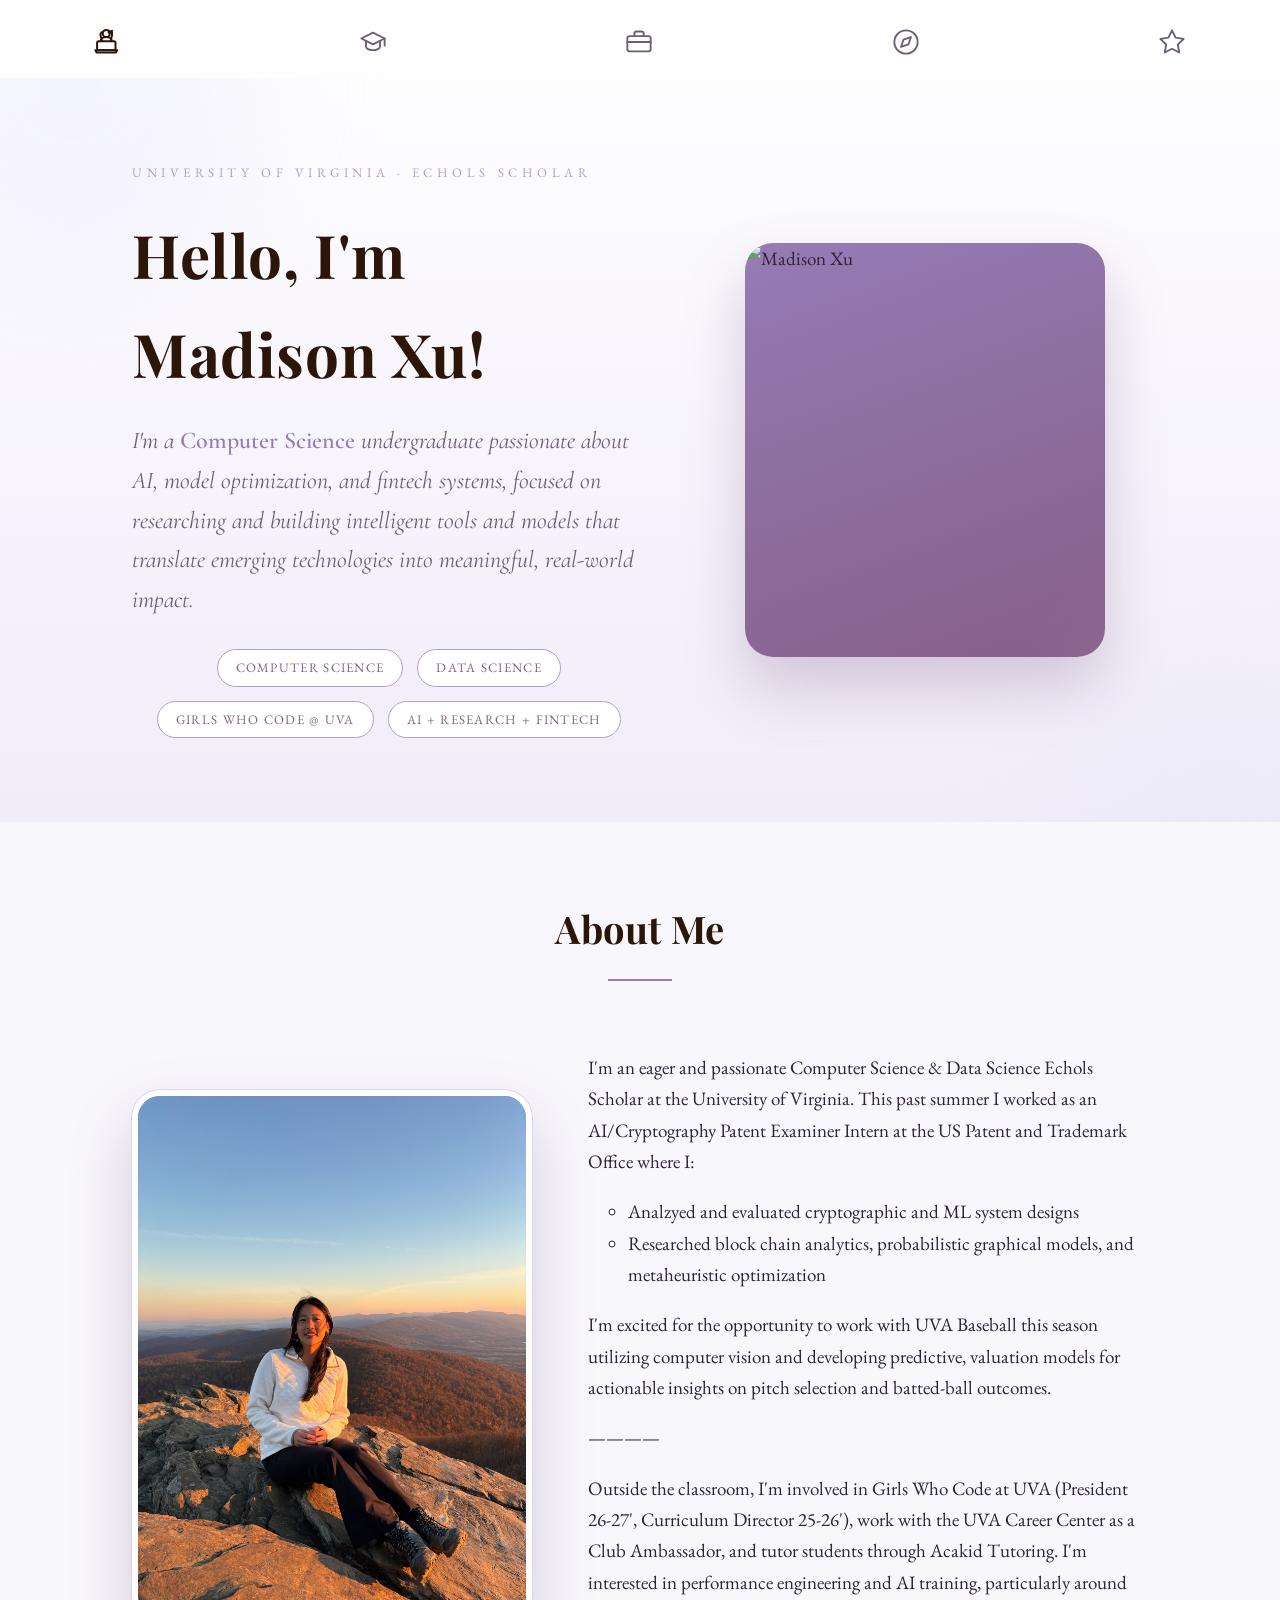
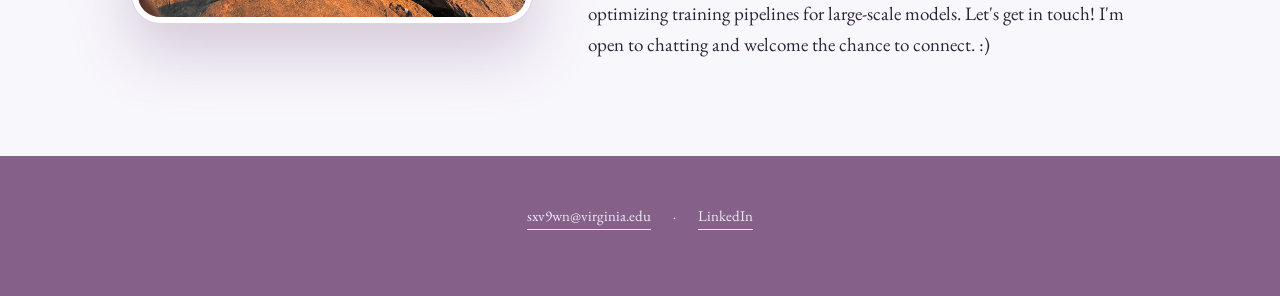
==== madison-portfolio/index.html @ 17da1525 "public access" ====
<!DOCTYPE html>
<html lang="en">
<head>
<meta charset="UTF-8" />
<meta name="viewport" content="width=device-width, initial-scale=1.0" />
<title>Madison Xu</title>
<link rel="preconnect" href="https://fonts.googleapis.com">
<link href="https://fonts.googleapis.com/css2?family=Playfair+Display:ital,wght@0,600;0,700;1,600&family=Cormorant+Garamond:ital,wght@0,500;1,500&family=EB+Garamond:ital,wght@0,400;0,600;1,400&display=swap" rel="stylesheet">
<link rel="stylesheet" href="styles.css" />
</head>
<body>

<nav class="site-nav">
  <div class="nav-pill">
    <a href="index.html" class="brand-mark" aria-label="Madison Xu — Home"><svg viewBox="0 0 24 24" fill="none" stroke="currentColor" stroke-width="1.4" stroke-linecap="round" stroke-linejoin="round"><path d="M14.2 4.8c1.1.5 1.6 1.6 1.3 2.8-.3 1.2-.7 2.3-.9 3.4"/><path d="M8.8 4.8c-1.1.5-1.6 1.6-1.3 2.8.3 1.2.7 2.3.9 3.4"/><path d="M13.2 4.1 14.4 4.7 13.2 5.3"/><path d="M15.6 4.1 14.4 4.7 15.6 5.3"/><circle cx="11.5" cy="6" r="2.5"/><path d="M7.5 11.5c0-1.8 1.8-3 4-3s4 1.2 4 3"/><rect x="5" y="11.5" width="13" height="6.3" rx="1.1"/><path d="M3.8 17.8h15.4l-1 1.7H4.8z"/></svg></a>
    <div class="nav-links">
      <a href="education.html" aria-label="Education"><svg class="nav-icon" viewBox="0 0 24 24" fill="none" stroke="currentColor" stroke-width="1.6" stroke-linecap="round" stroke-linejoin="round"><path d="M2 9l10-5 10 5-10 5-10-5Z"/><path d="M6 11v5c0 1.5 2.7 3 6 3s6-1.5 6-3v-5"/><path d="M22 9v6"/></svg></a>
      <a href="projects.html" aria-label="Projects"><svg class="nav-icon" viewBox="0 0 24 24" fill="none" stroke="currentColor" stroke-width="1.6" stroke-linecap="round" stroke-linejoin="round"><rect x="2" y="7" width="20" height="13" rx="2"/><path d="M8 7V5a2 2 0 0 1 2-2h4a2 2 0 0 1 2 2v2"/><path d="M2 12h20"/></svg></a>
      <a href="experience.html" aria-label="Experience"><svg class="nav-icon" viewBox="0 0 24 24" fill="none" stroke="currentColor" stroke-width="1.6" stroke-linecap="round" stroke-linejoin="round"><circle cx="12" cy="12" r="10"/><polygon points="16.24 7.76 14.12 14.12 7.76 16.24 9.88 9.88 16.24 7.76"/></svg></a>
      <a href="extracurriculars.html" aria-label="Extracurriculars"><svg class="nav-icon" viewBox="0 0 24 24" fill="none" stroke="currentColor" stroke-width="1.6" stroke-linecap="round" stroke-linejoin="round"><polygon points="12 2 15.09 8.26 22 9.27 17 14.14 18.18 21.02 12 17.77 5.82 21.02 7 14.14 2 9.27 8.91 8.26 12 2"/></svg></a>
    </div>
  </div>
</nav>

<header class="hero home-hero">
  <div class="container hero-grid">
    <div class="hero-copy">
      <div class="eyebrow">University of Virginia &middot; Echols Scholar</div>
      <h1>Hello, I'm Madison Xu!</h1>
      <p class="subtitle">I'm a <span class="accent">Computer Science</span> undergraduate passionate about AI, model optimization, and fintech systems, focused on researching and building intelligent tools and models that translate emerging technologies into meaningful, real-world impact.  </p>
      <div class="tags">
        <span class="tag">Computer Science</span>
        <span class="tag">Data Science</span>
        <span class="tag">Girls Who Code @ UVA</span>
        <span class="tag">AI + Research + Fintech</span>
     </div>
       <!--<p style="margin-top:30px;"><a href="experience.html" class="btn-primary">Experience</a></p>-->
      </div>
    <div class="hero-photo">
      <div class="photo-bubble">
        <img src="images/IMG_7679.PNG" alt="Madison Xu" />
      </div>
    </div>
  </div>
</header>

<section class="block">
  <div class="container">
    <div class="section-head">
      <h2>About Me</h2>
      <div class="rule"></div>
    </div>
    <div class="about-wrap">
      <div class="about-portrait"><img src="images/IMG_3373.JPG" alt="Madison Xu" /></div>
      <div>
        <p>I'm an eager and passionate Computer Science &amp; Data Science Echols Scholar at the University of Virginia. 
          This past summer I worked as an AI/Cryptography Patent Examiner Intern at the US Patent and Trademark Office where I: 
          <ul style="list-style-type:circle;">
            <li>Analzyed and evaluated cryptographic and ML system designs</li>
            <li>Researched block chain analytics, probabilistic graphical models, and metaheuristic optimization</li>
</ul>           
I'm excited for the opportunity to work with UVA Baseball this season utilizing computer vision and developing predictive, valuation models for actionable insights on pitch selection and batted-ball outcomes. 
        </p>
        <p>&mdash;&mdash;&mdash;&mdash;</p>
        
        <p>Outside the classroom, I'm involved in Girls Who Code at UVA (President 26-27', Curriculum Director 25-26'), work with the UVA Career Center as a Club Ambassador, and tutor students through Acakid Tutoring. I'm interested in performance engineering and AI training, particularly around optimizing training pipelines for large-scale models. 
          Let's get in touch! I'm open to chatting and welcome the chance to connect. :)
        </p>
      </div>
    </div>
  </div>
</section>

<footer>
  <div class="container">
    <div class="contact-line">
      <a href="mailto:sxv9wn@virginia.edu">sxv9wn@virginia.edu</a>
      <span>&middot;</span>
      <a href="#">LinkedIn</a>
    </div>
  </div>
</footer>

</body>
</html>
---- madison-portfolio/styles.css ----
/* ===================================================
   Madison Xu — Portfolio
   CSS completed by Claudie.ai 
=================================================== */

:root {
  --purple-deep: #856088;
  --purple: #967bb6;
  --purple-mid: #7e6398;
  --purple-soft: #b49ecf;
  --purple-pale: #e6e6fa;
  --lavender-bg: #f8f7fc;
  --surface: #ffffff;
  --surface-alt: #efeaf9;
  --lilac-border: #ded2ef;
  --lilac-pill: #ece3f7;
  --ink: #2e2438;
  --ink-soft: #6b5f78;
  --shadow: 0 20px 45px rgba(150, 123, 182, 0.20);
  --shadow-lg: 0 30px 60px rgba(133, 96, 136, 0.30);
  --radius: 12px;
  --title-color: #2c1608;
}

* { box-sizing: border-box; }

html { scroll-behavior: smooth; }

body {
  margin: 0;
  background: var(--lavender-bg);
  color: var(--ink);
  font-family: "EB Garamond", "Cormorant Garamond", Georgia, serif;
  font-size: 19px;
  line-height: 1.65;
}

h1, h2, h3, h4, .display {
  font-family: "Playfair Display", "Times New Roman", serif;
  color: var(--title-color);
  margin: 0;
  letter-spacing: 0.01em;
}

a { color: inherit; text-decoration: none; }

.container {
  max-width: 1080px;
  margin: 0 auto;
  padding: 0 32px;
}

/* ---------- Nav (borderless, icon-only, matches hero background) ---------- */
@keyframes navIconIn {
  0% { transform: scale(0.5); opacity: 0; }
  65% { transform: scale(1.18); opacity: 1; }
  100% { transform: scale(1); opacity: 1; }
}

.site-nav {
  position: sticky;
  top: 0;
  z-index: 50;
  background-image: linear-gradient(180deg, var(--surface) 0%, var(--surface-alt) 100%);
  background-attachment: fixed;
  background-size: 100% 100vh;
  background-repeat: no-repeat;
  padding: 24px 40px 18px;
  display: flex;
  justify-content: center;
}

.nav-pill {
  width: 100%;
  max-width: 1100px;
  display: flex;
  align-items: center;
  justify-content: space-between;
  gap: 18px;
  background: transparent;
  border: none;
  box-shadow: none;
  padding: 0;
}

.brand-mark {
  display: flex;
  align-items: center;
  justify-content: center;
  background: transparent;
  color: var(--title-color);
  flex-shrink: 0;
  transition: transform 0.25s cubic-bezier(.34,1.56,.64,1);
}

.brand-mark svg {
  width: 34px;
  height: 34px;
  animation: navIconIn 0.5s cubic-bezier(.34,1.56,.64,1) both;
}

.brand-mark:hover {
  transform: scale(1.14) rotate(-4deg);
}

.nav-links {
  display: contents;
}

.nav-links a {
  display: flex;
  align-items: center;
  justify-content: center;
  color: var(--ink-soft);
  padding: 4px;
  border-bottom: none;
  transition: color 0.2s ease;
  white-space: nowrap;
}

.nav-links a:hover,
.nav-links a.active {
  color: var(--purple);
}

.nav-icon {
  width: 28px;
  height: 28px;
  flex-shrink: 0;
  transition: transform 0.25s cubic-bezier(.34,1.56,.64,1), stroke-width 0.2s ease;
  animation: navIconIn 0.5s cubic-bezier(.34,1.56,.64,1) both;
}

.nav-links a:nth-child(1) .nav-icon { animation-delay: 0.03s; }
.nav-links a:nth-child(2) .nav-icon { animation-delay: 0.08s; }
.nav-links a:nth-child(3) .nav-icon { animation-delay: 0.13s; }
.nav-links a:nth-child(4) .nav-icon { animation-delay: 0.18s; }
.nav-links a:nth-child(5) .nav-icon { animation-delay: 0.23s; }

.nav-links a:hover .nav-icon {
  transform: scale(1.22) translateY(-2px);
  stroke-width: 2;
}

.nav-links a.active .nav-icon {
  stroke-width: 2;
  transform: scale(1.08);
}

.nav-links a:active .nav-icon {
  transform: scale(0.92);
}

/* ---------- Hero (shared) ---------- */
.hero {
  background-image: linear-gradient(180deg, var(--surface) 0%, var(--surface-alt) 100%);
  background-attachment: fixed;
  background-size: 100% 100vh;
  background-repeat: no-repeat;
  color: var(--ink);
  padding: 96px 0 84px;
  text-align: center;
  position: relative;
  overflow: hidden;
}

.hero::before, .hero::after {
  content: "";
  position: absolute;
  border-radius: 50%;
  background: var(--purple-pale);
  opacity: 0.35;
  filter: blur(60px);
}

.hero::before { width: 380px; height: 380px; top: -180px; left: -120px; }
.hero::after { width: 320px; height: 320px; bottom: -160px; right: -100px; }

.hero .eyebrow {
  text-transform: uppercase;
  letter-spacing: 0.35em;
  font-size: 13px;
  color: var(--purple-soft);
  margin-bottom: 22px;
  position: relative;
}

.hero h1 {
  color: var(--title-color);
  font-size: 60px;
  margin-bottom: 18px;
  position: relative;
}

.hero .subtitle {
  font-family: "Cormorant Garamond", serif;
  font-style: italic;
  font-size: 24px;
  color: var(--ink-soft);
  max-width: 640px;
  margin: 0 auto 30px;
  position: relative;
}

.hero .tags {
  display: flex;
  gap: 14px;
  flex-wrap: wrap;
  justify-content: center;
  margin-top: 8px;
  position: relative;
}

.tag {
  border: 1px solid var(--purple-soft);
  color: var(--purple-deep);
  padding: 7px 18px;
  font-size: 13px;
  letter-spacing: 0.1em;
  text-transform: uppercase;
  border-radius: 999px;
  background: var(--surface);
}

.page-hero {
  padding: 72px 0 56px;
}

.page-hero .eyebrow { margin-bottom: 14px; }
.page-hero h1 { font-size: 46px; }
.page-hero p.subtitle,
.page-hero > .container > p {
  color: var(--ink-soft);
  font-family: "Cormorant Garamond", serif;
  font-size: 21px;
  font-style: italic;
  max-width: 620px;
  margin: 14px auto 0;
  position: relative;
}

/* ---------- Home hero: two-column with photo bubble ---------- */
.home-hero { text-align: left; padding: 84px 0; }

.hero-grid {
  display: grid;
  grid-template-columns: 1.15fr 1fr;
  gap: 56px;
  align-items: center;
  position: relative;
}

.hero-copy .eyebrow,
.hero-copy h1,
.hero-copy .subtitle,
.hero-copy .tags,
.hero-copy .btn-primary { text-align: left; margin-left: 0; margin-right: 0; }

.hero-copy .subtitle { margin: 0 0 30px; }

.hero-copy .accent {
  color: var(--purple);
  font-style: normal;
  font-family: "Cormorant Garamond", serif;
  font-weight: 600;
}

.btn-primary {
  display: inline-block;
  background: var(--purple);
  color: #fff;
  font-family: "EB Garamond", serif;
  font-size: 17px;
  letter-spacing: 0.06em;
  text-transform: uppercase;
  padding: 14px 34px;
  border-radius: 10px;
  box-shadow: var(--shadow);
  transition: transform 0.2s ease, background 0.2s ease;
}

.btn-primary:hover {
  background: var(--purple-mid);
  transform: translateY(-2px);
}

.hero-photo { display: flex; justify-content: center; position: relative; }

.photo-bubble {
  width: 100%;
  max-width: 360px;
  aspect-ratio: 4 / 4.6;
  border-radius: 28px;
  overflow: hidden;
  box-shadow: var(--shadow-lg);
  background: linear-gradient(160deg, var(--purple) 0%, var(--purple-deep) 100%);
}

.photo-bubble img {
  width: 100%;
  height: 100%;
  object-fit: cover;
  display: block;
}

.photo-placeholder {
  width: 100%;
  height: 100%;
  display: flex;
  align-items: center;
  justify-content: center;
  color: var(--purple-pale);
  font-family: "Playfair Display", serif;
  font-size: 84px;
}

/* ---------- Sections ---------- */
section.block {
  padding: 76px 0;
}

section.block.alt {
  background: var(--surface-alt);
  border-top: 1px solid var(--lilac-border);
  border-bottom: 1px solid var(--lilac-border);
}

.section-head {
  text-align: center;
  margin-bottom: 52px;
}

.section-head .eyebrow {
  text-transform: uppercase;
  letter-spacing: 0.3em;
  font-size: 13px;
  color: var(--purple-soft);
  margin-bottom: 12px;
}

.section-head h2 {
  font-size: 38px;
}

.section-head .rule {
  width: 64px;
  height: 2px;
  background: var(--purple);
  margin: 18px auto 0;
}

/* ---------- Cards ---------- */
.grid {
  display: grid;
  grid-template-columns: repeat(auto-fit, minmax(280px, 1fr));
  gap: 28px;
}

.card {
  background: var(--surface);
  border: 1px solid var(--lilac-border);
  border-radius: var(--radius);
  padding: 32px;
  box-shadow: var(--shadow);
  position: relative;
  overflow: hidden;
}

.card::before {
  content: "";
  position: absolute;
  top: 0; left: 0;
  width: 100%; height: 4px;
  background: linear-gradient(90deg, var(--purple), var(--purple-soft));
}

.card h3 {
  font-size: 23px;
  margin-bottom: 4px;
}

.card .meta {
  font-size: 14px;
  color: var(--purple);
  text-transform: uppercase;
  letter-spacing: 0.08em;
  margin-bottom: 14px;
}

.card p { margin: 0 0 10px; color: var(--ink-soft); }

.card ul {
  margin: 10px 0 0;
  padding-left: 20px;
  color: var(--ink-soft);
}

.card ul li { margin-bottom: 6px; }

.card .links {
  margin-top: 16px;
  display: flex;
  gap: 16px;
}

.card .links a {
  font-size: 14px;
  color: var(--purple);
  border-bottom: 1px solid var(--purple-soft);
  text-transform: uppercase;
  letter-spacing: 0.06em;
}

.card .award {
  display: inline-block;
  margin-top: 12px;
  font-size: 13px;
  color: var(--purple-deep);
  background: var(--lilac-pill);
  padding: 5px 12px;
  border-radius: 999px;
  letter-spacing: 0.04em;
}

/* Home highlight tiles */
.tile {
  display: block;
  background: var(--surface);
  border: 1px solid var(--lilac-border);
  border-radius: var(--radius);
  padding: 30px 26px;
  box-shadow: var(--shadow);
  transition: transform 0.2s ease, box-shadow 0.2s ease;
}

.tile:hover {
  transform: translateY(-4px);
  box-shadow: var(--shadow-lg);
}

.tile .num {
  font-family: "Playfair Display", serif;
  color: var(--purple-soft);
  font-size: 15px;
  letter-spacing: 0.2em;
  margin-bottom: 10px;
  display: block;
}

.tile h3 { font-size: 24px; margin-bottom: 8px; }
.tile p { color: var(--ink-soft); margin: 0; font-size: 17px; }

/* ---------- Timeline (Education / Experience) ---------- */
.timeline-item {
  display: grid;
  grid-template-columns: 220px 1fr;
  gap: 32px;
  padding: 32px 0;
  border-bottom: 1px solid var(--lilac-border);
}

.timeline-item:first-child { padding-top: 0; }
.timeline-item:last-child { border-bottom: none; }

.timeline-item .when {
  font-family: "Playfair Display", serif;
  color: var(--purple);
  font-size: 16px;
  letter-spacing: 0.05em;
}

.timeline-item h3 { font-size: 25px; margin-bottom: 4px; }
.timeline-item .role { color: var(--purple-soft); font-style: italic; font-family: "Cormorant Garamond", serif; font-size: 19px; margin-bottom: 10px; }
.timeline-item ul { margin: 10px 0 0; padding-left: 20px; color: var(--ink-soft); }
.timeline-item ul li { margin-bottom: 6px; }

/* ---------- About / Aspirations ---------- */
.about-wrap {
  display: grid;
  grid-template-columns: 1fr 1.4fr;
  gap: 56px;
  align-items: center;
}

.about-portrait {
  aspect-ratio: 3/4;
  background: linear-gradient(160deg, var(--purple) 0%, var(--purple-deep) 100%);
  border-radius: 28px;
  border: 6px solid var(--surface);
  outline: 1px solid var(--lilac-border);
  box-shadow: var(--shadow-lg);
  display: flex;
  align-items: center;
  justify-content: center;
  color: var(--purple-pale);
  font-family: "Playfair Display", serif;
  font-size: 90px;
  overflow: hidden;
}

.about-portrait img {
  width: 100%;
  height: 100%;
  object-fit: cover;
}

.pull-quote {
  font-family: "Cormorant Garamond", serif;
  font-style: italic;
  font-size: 26px;
  color: var(--purple);
  border-left: 3px solid var(--purple-soft);
  padding-left: 22px;
  margin: 30px 0;
}

.aspiration-list {
  display: grid;
  gap: 20px;
  margin-top: 40px;
}

.aspiration-list .item {
  display: grid;
  grid-template-columns: 46px 1fr;
  gap: 18px;
  align-items: flex-start;
}

.aspiration-list .item .n {
  font-family: "Playfair Display", serif;
  color: var(--purple);
  font-size: 26px;
  border: 1px solid var(--purple-soft);
  width: 46px; height: 46px;
  border-radius: 50%;
  display: flex; align-items: center; justify-content: center;
  background: var(--surface);
}

.note {
  margin-top: 40px;
  font-size: 15px;
  color: var(--ink-soft);
  border: 1px dashed var(--lilac-border);
  border-radius: var(--radius);
  padding: 16px 20px;
  background: var(--surface-alt);
}

/* ---------- Footer ---------- */
footer {
  background: var(--purple-deep);
  color: var(--surface-alt);
  padding: 48px 0;
  text-align: center;
}

footer .contact-line {
  display: flex;
  gap: 22px;
  justify-content: center;
  flex-wrap: wrap;
  margin-bottom: 18px;
  font-size: 15px;
}

footer .contact-line a { border-bottom: 1px solid var(--purple-pale); color: var(--surface-alt); }

footer .fine { color: var(--purple-pale); font-size: 13px; letter-spacing: 0.05em; }

/* ---------- Responsive ---------- */
@media (max-width: 1080px) and (min-width: 761px) {
  .nav-icon { width: 24px; height: 24px; }
  .brand-mark svg { width: 30px; height: 30px; }
}

@media (max-width: 760px) {
  body { font-size: 17px; }
  .hero h1 { font-size: 40px; }
  .page-hero h1 { font-size: 32px; }
  .about-wrap { grid-template-columns: 1fr; }
  .timeline-item { grid-template-columns: 1fr; gap: 8px; }
  .nav-pill { flex-wrap: wrap; justify-content: center; gap: 18px 22px; }
  .nav-icon { width: 25px; height: 25px; }
  .brand-mark svg { width: 30px; height: 30px; }
  .hero-grid { grid-template-columns: 1fr; text-align: center; }
  .hero-copy .eyebrow, .hero-copy h1, .hero-copy .subtitle, .hero-copy .tags, .hero-copy .btn-primary { text-align: center; }
  .hero-copy .tags { justify-content: center; }
  .hero-photo { order: -1; margin-bottom: 24px; }
  .photo-bubble { max-width: 280px; }
}

.project-grid {
  display: grid;
  grid-template-columns: repeat(auto-fit, minmax(220px, 300px));
  gap: 28px;
  justify-content: center;
}

.project-tile {
  display: block;
  background: var(--surface);
  border: 1px solid var(--lilac-border);
  border-radius: var(--radius);
  overflow: hidden;
  box-shadow: var(--shadow);
  transition: transform 0.25s ease, box-shadow 0.25s ease;
}

.project-tile:hover {
  transform: translateY(-4px);
  box-shadow: var(--shadow-lg);
}

.project-thumb {
  aspect-ratio: 16 / 10;
  display: flex;
  align-items: center;
  justify-content: center;
  background: linear-gradient(160deg, var(--purple) 0%, var(--purple-deep) 100%);
  color: var(--purple-pale);
}

.project-thumb img {
  width: 100%;
  height: 100%;
  object-fit: cover;
  display: block;
}

.project-thumb svg { width: 64px; height: 64px; }

.project-tile h3 {
  padding: 18px 20px;
  font-size: 20px;
  border-bottom: none;
}
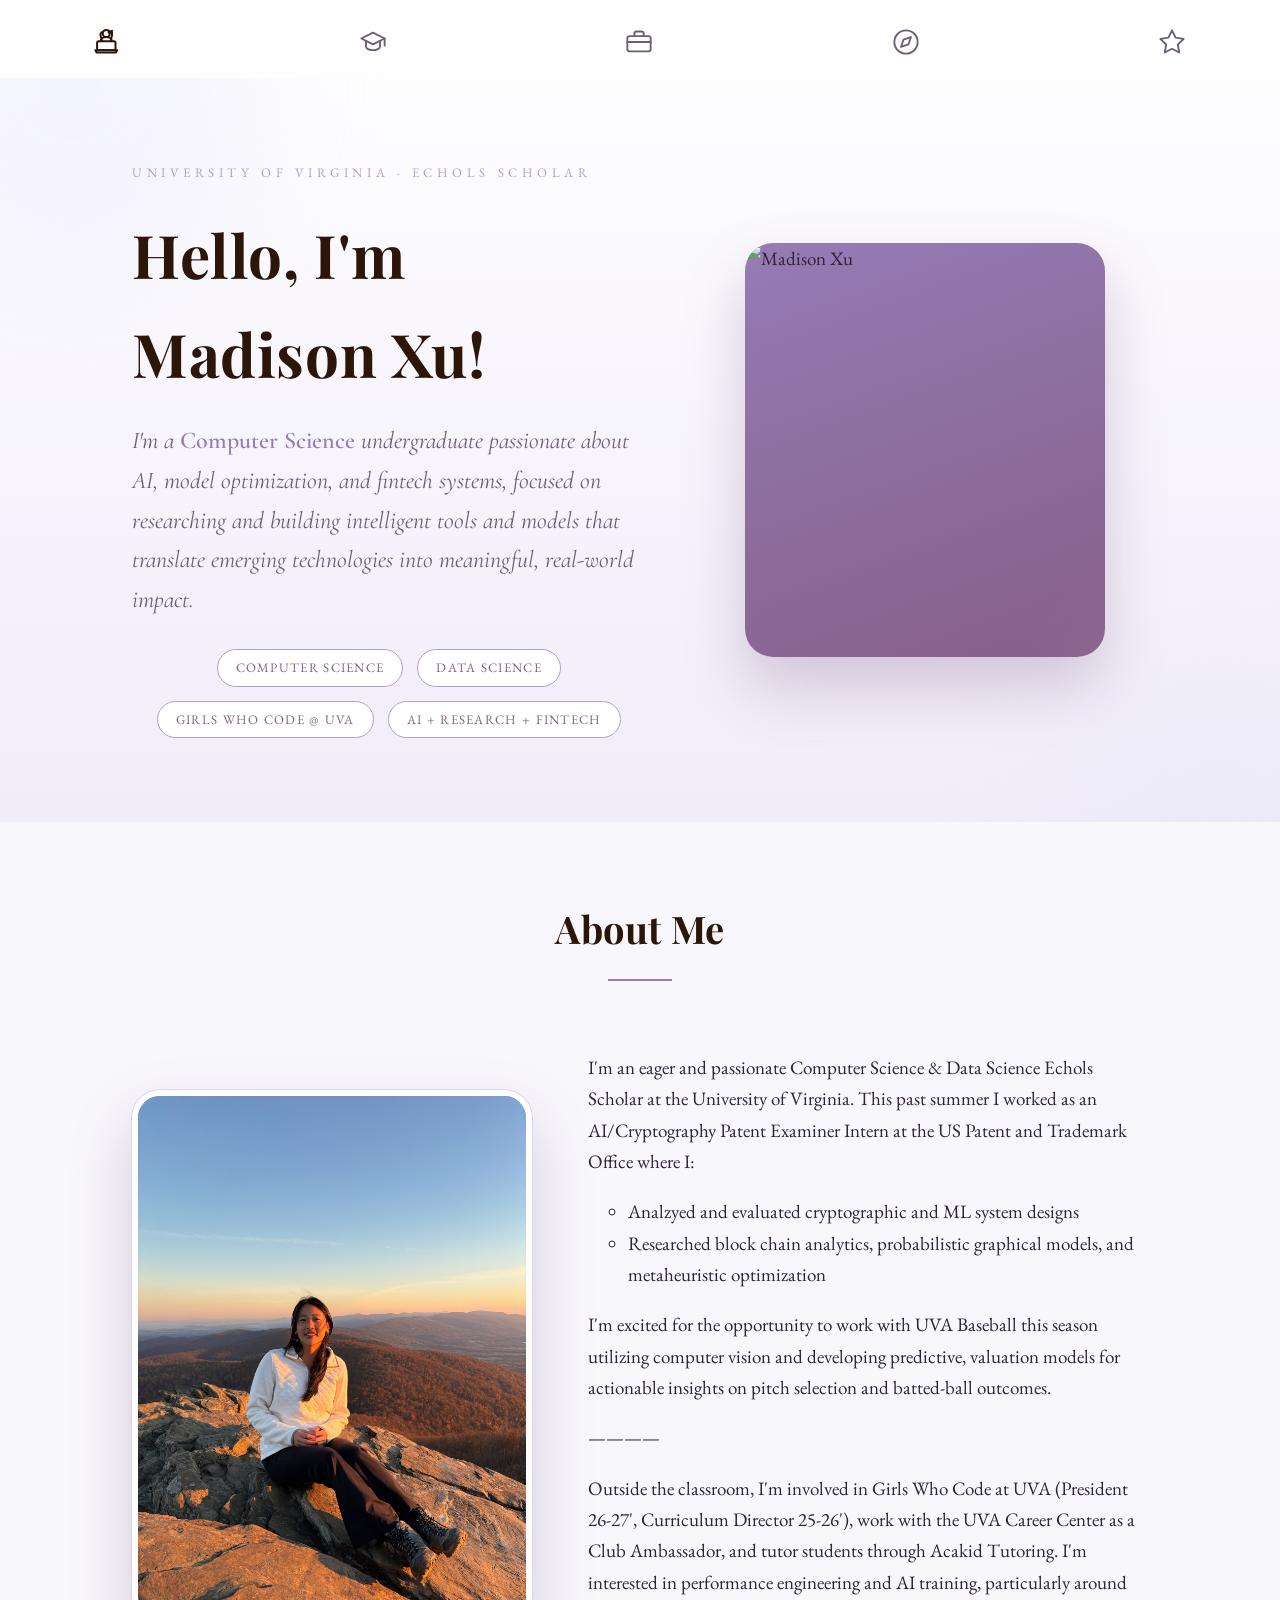
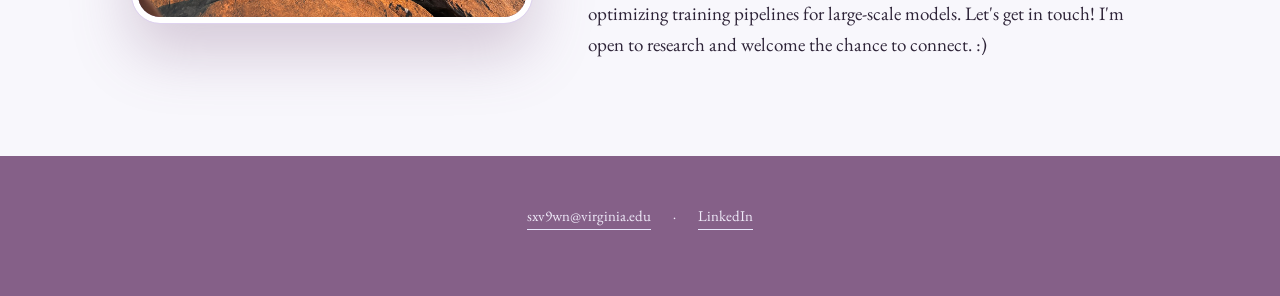
==== commit 5e8e8518: "index" ====
--- a/madison-portfolio/index.html
+++ b/madison-portfolio/index.html
@@ -64,7 +64,7 @@
         <p>&mdash;&mdash;&mdash;&mdash;</p>
         
         <p>Outside the classroom, I'm involved in Girls Who Code at UVA (President 26-27', Curriculum Director 25-26'), work with the UVA Career Center as a Club Ambassador, and tutor students through Acakid Tutoring. I'm interested in performance engineering and AI training, particularly around optimizing training pipelines for large-scale models. 
-          Let's get in touch! I'm open to chatting and welcome the chance to connect. :)
+          Let's get in touch! I'm open to research and welcome the chance to connect. :)
         </p>
       </div>
     </div>
